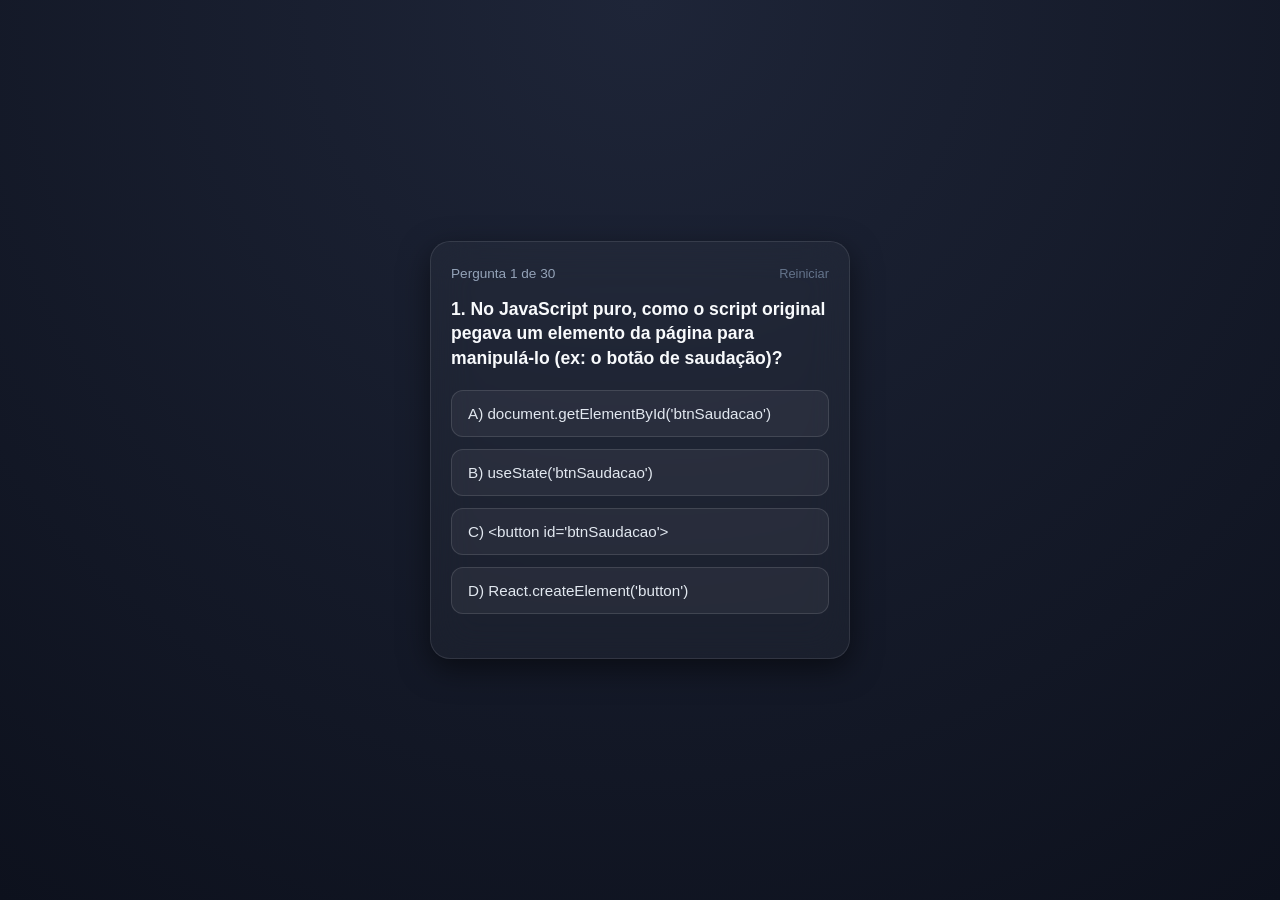
==== index.html @ a762bc16 "mudança em videos" ====
<!DOCTYPE html>
<html lang="pt-BR">
<head>
  <meta charset="UTF-8">
  <meta name="viewport" content="width=device-width, initial-scale=1.0">
  <title>Quiz de Estudo</title>
  <link rel="stylesheet" href="style.css">
</head>
<body>

  <div class="quiz-card">
    <div id="quiz-screen">
      <div class="quiz-header">
        <p class="progress-info">
          Pergunta <span id="current-question">1</span> de <span id="total-questions">30</span>
        </p>
        <button id="reset-in-quiz-btn" class="btn-text">Reiniciar</button>
      </div>

      <h2 id="question-text" class="question-title"></h2>

      <div id="options-container" class="options-list"></div>

      <div id="explanation-box" class="explanation-box hidden">
        <h3>Explicação:</h3>
        <p id="explanation-text"></p>
      </div>

      <div class="action-container">
        <button id="next-btn" class="btn-primary hidden" disabled>Próxima Pergunta</button>
      </div>
    </div>
    <div id="result-screen" class="hidden">
      <h2>Resultado Final</h2>
      <p class="result-score">
        Você acertou <span id="score">0</span> de <span id="score-total">0</span> perguntas!
      </p>
      <button id="restart-btn" class="btn-primary">Reiniciar Quiz</button>
    </div>

  </div>

  <script src="questions.js"></script>
  <script src="script.js"></script>
  <script src="blogestudos.html"></script>
</body>
</html>
---- style.css ----
* {
  box-sizing: border-box;
  margin: 0;
  padding: 0;
}

body {
  background: radial-gradient(circle at top, #1e2538 0%, #0d111d 100%);
  color: #ffffff;
  font-family: -apple-system, BlinkMacSystemFont, "Segoe UI", Roboto, Helvetica, Arial, sans-serif;
  min-height: 100vh;
  display: flex;
  justify-content: center;
  align-items: center;
  padding: 16px;
}
.quiz-card {
  background: rgba(255, 255, 255, 0.03);
  border: 1px solid rgba(255, 255, 255, 0.1);
  border-radius: 20px;
  backdrop-filter: blur(20px);
  -webkit-backdrop-filter: blur(20px);
  width: 100%;
  max-width: 420px;
  padding: 24px 20px;
  box-shadow: 0 10px 30px rgba(0, 0, 0, 0.5);
  display: flex;
  flex-direction: column;
}

.quiz-header {
  display: flex;
  justify-content: space-between;
  align-items: center;
  margin-bottom: 16px;
}

.progress-info {
  color: #94a3b8;
  font-size: 0.85rem;
  font-weight: 500;
}

.btn-text {
  background: none;
  border: none;
  color: #64748b;
  font-size: 0.8rem;
  cursor: pointer;
}

.btn-text:hover {
  color: #ffffff;
}

.question-title {
  font-size: 1.1rem;
  font-weight: 600;
  line-height: 1.4;
  margin-bottom: 20px;
  color: #f8fafc;
}

.options-list {
  display: flex;
  flex-direction: column;
  gap: 12px;
  margin-bottom: 20px;
}

.option-btn {
  background: rgba(255, 255, 255, 0.05);
  border: 1px solid rgba(255, 255, 255, 0.12);
  border-radius: 12px;
  color: #e2e8f0;
  padding: 14px 16px;
  font-size: 0.95rem;
  text-align: left;
  cursor: pointer;
  transition: all 0.2s ease;
  word-break: break-word;
}

.option-btn:hover:not(:disabled) {
  background: rgba(255, 255, 255, 0.1);
  border-color: rgba(255, 255, 255, 0.25);
}

.option-btn.correct {
  background: rgba(34, 197, 94, 0.25) !important;
  border-color: #22c55e !important;
  color: #ffffff !important;
}

.option-btn.incorrect {
  background: rgba(239, 68, 68, 0.25) !important;
  border-color: #ef4444 !important;
  color: #ffffff !important;
}

.explanation-box {
  background-color: #1a202c;
  border-left: 5px solid #ffffff;
  border-radius: 8px;
  padding: 16px;
  margin-bottom: 20px;
}

.explanation-box h3 {
  font-size: 1rem;
  font-weight: 700;
  margin-bottom: 8px;
  color: #ffffff;
}

.explanation-box p {
  font-size: 0.88rem;
  line-height: 1.5;
  color: #cbd5e1;
}

.action-container {
  margin-top: auto;
}

.btn-primary {
  width: 100%;
  background-color: #ffffff;
  color: #0f172a;
  border: none;
  border-radius: 12px;
  padding: 14px;
  font-size: 1rem;
  font-weight: 700;
  cursor: pointer;
  transition: background-color 0.2s ease, transform 0.1s ease;
}

.btn-primary:hover:not(:disabled) {
  background-color: #f1f5f9;
}

.btn-primary:active:not(:disabled) {
  transform: scale(0.98);
}

.btn-primary:disabled {
  opacity: 0.5;
  cursor: not-allowed;
}

.hidden {
  display: none !important;
}

#result-screen {
  text-align: center;
  padding: 20px 0;
}

.result-score {
  margin: 20px 0 30px 0;
  font-size: 1.1rem;
  color: #cbd5e1;
}
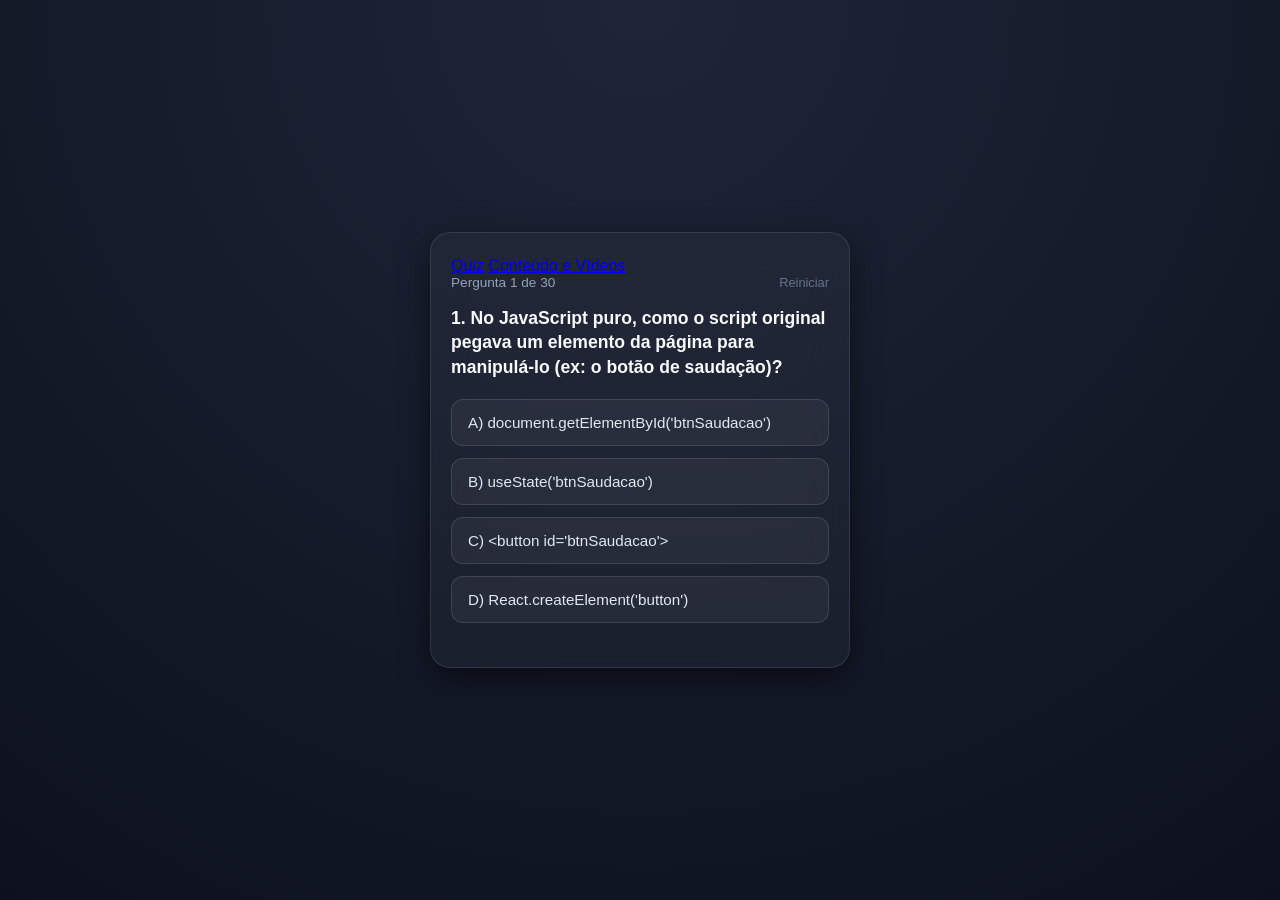
==== commit da3e32eb: "Mudei" ====
--- a/index.html
+++ b/index.html
@@ -8,25 +8,36 @@
 </head>
 <body>
 
-  <div class="quiz-card">
-    <div id="quiz-screen">
-      <div class="quiz-header">
-        <p class="progress-info">
-          Pergunta <span id="current-question">1</span> de <span id="total-questions">30</span>
-        </p>
-        <button id="reset-in-quiz-btn" class="btn-text">Reiniciar</button>
-      </div>
+ <div class="quiz-card">
 
-      <h2 id="question-text" class="question-title"></h2>
+  <nav class="nav-switcher">
+    <a href="index.html" class="nav-tab active">Quiz</a>
+    <a href="blog.html" class="nav-tab">Conteúdo e Vídeos</a>
+  </nav>
 
-      <div id="options-container" class="options-list"></div>
+  <div id="quiz-screen">
+    <div class="quiz-header">
+      <p class="progress-info">
+        Pergunta <span id="current-question">1</span> de <span id="total-questions">30</span>
+      </p>
+      <button id="reset-in-quiz-btn" class="btn-text">Reiniciar</button>
+    </div>
 
-      <div id="explanation-box" class="explanation-box hidden">
-        <h3>Explicação:</h3>
-        <p id="explanation-text"></p>
-      </div>
+    <h2 id="question-text" class="question-title"></h2>
 
-      <div class="action-container">
+    <div id="options-container" class="options-list"></div>
+
+    <div id="explanation-box" class="explanation-box hidden">
+      <h3>Explicação:</h3>
+      <p id="explanation-text"></p>
+    </div>
+
+    <div class="action-container">
+      <button id="next-btn" class="btn-primary hidden" disabled>Próxima Pergunta</button>
+    </div>
+  </div>
+
+</div>
         <button id="next-btn" class="btn-primary hidden" disabled>Próxima Pergunta</button>
       </div>
     </div>
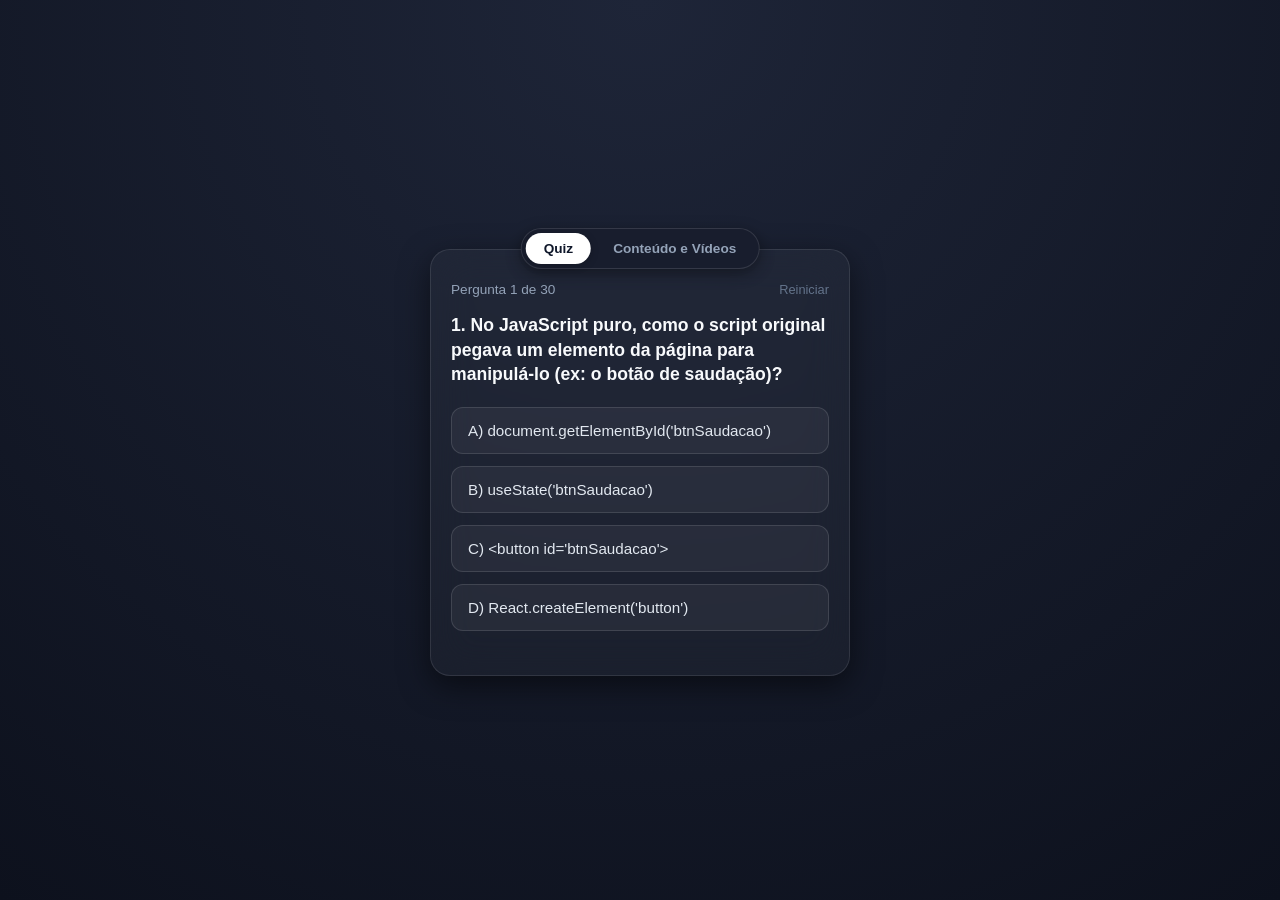
==== commit f2e03343: "Mudança" ====
--- a/index.html
+++ b/index.html
@@ -11,9 +11,9 @@
  <div class="quiz-card">
 
   <nav class="nav-switcher">
-    <a href="index.html" class="nav-tab active">Quiz</a>
-    <a href="blog.html" class="nav-tab">Conteúdo e Vídeos</a>
-  </nav>
+  <a href="index.html" class="nav-tab active">Quiz</a>
+  <a href="blogestudo.html" class="nav-tab">Conteúdo e Vídeos</a>
+</nav>
 
   <div id="quiz-screen">
     <div class="quiz-header">
--- a/style.css
+++ b/style.css
@@ -163,3 +163,56 @@
   font-size: 1.1rem;
   color: #cbd5e1;
 }
+
+.quiz-card {
+  position: relative;
+  background: rgba(255, 255, 255, 0.03);
+  border: 1px solid rgba(255, 255, 255, 0.1);
+  border-radius: 20px;
+  backdrop-filter: blur(20px);
+  -webkit-backdrop-filter: blur(20px);
+  width: 100%;
+  max-width: 420px;
+  padding: 32px 20px 24px 20px; 
+  margin-top: 25px; 
+  box-shadow: 0 10px 30px rgba(0, 0, 0, 0.5);
+  display: flex;
+  flex-direction: column;
+}
+
+.nav-switcher {
+  position: absolute;
+  top: -22px;
+  left: 50%;
+  transform: translateX(-50%);
+  background: #181d2d;
+  border: 1px solid rgba(255, 255, 255, 0.12);
+  border-radius: 30px;
+  padding: 4px;
+  display: flex;
+  align-items: center;
+  gap: 4px;
+  z-index: 20;
+  box-shadow: 0 4px 15px rgba(0, 0, 0, 0.4);
+  white-space: nowrap;
+}
+
+.nav-tab {
+  color: #94a3b8;
+  text-decoration: none;
+  font-size: 0.85rem;
+  font-weight: 600;
+  padding: 8px 18px;
+  border-radius: 20px;
+  transition: all 0.2s ease;
+}
+
+.nav-tab:hover:not(.active) {
+  color: #ffffff;
+}
+
+.nav-tab.active {
+  background-color: #ffffff;
+  color: #0f172a;
+  box-shadow: 0 2px 8px rgba(0, 0, 0, 0.2);
+}
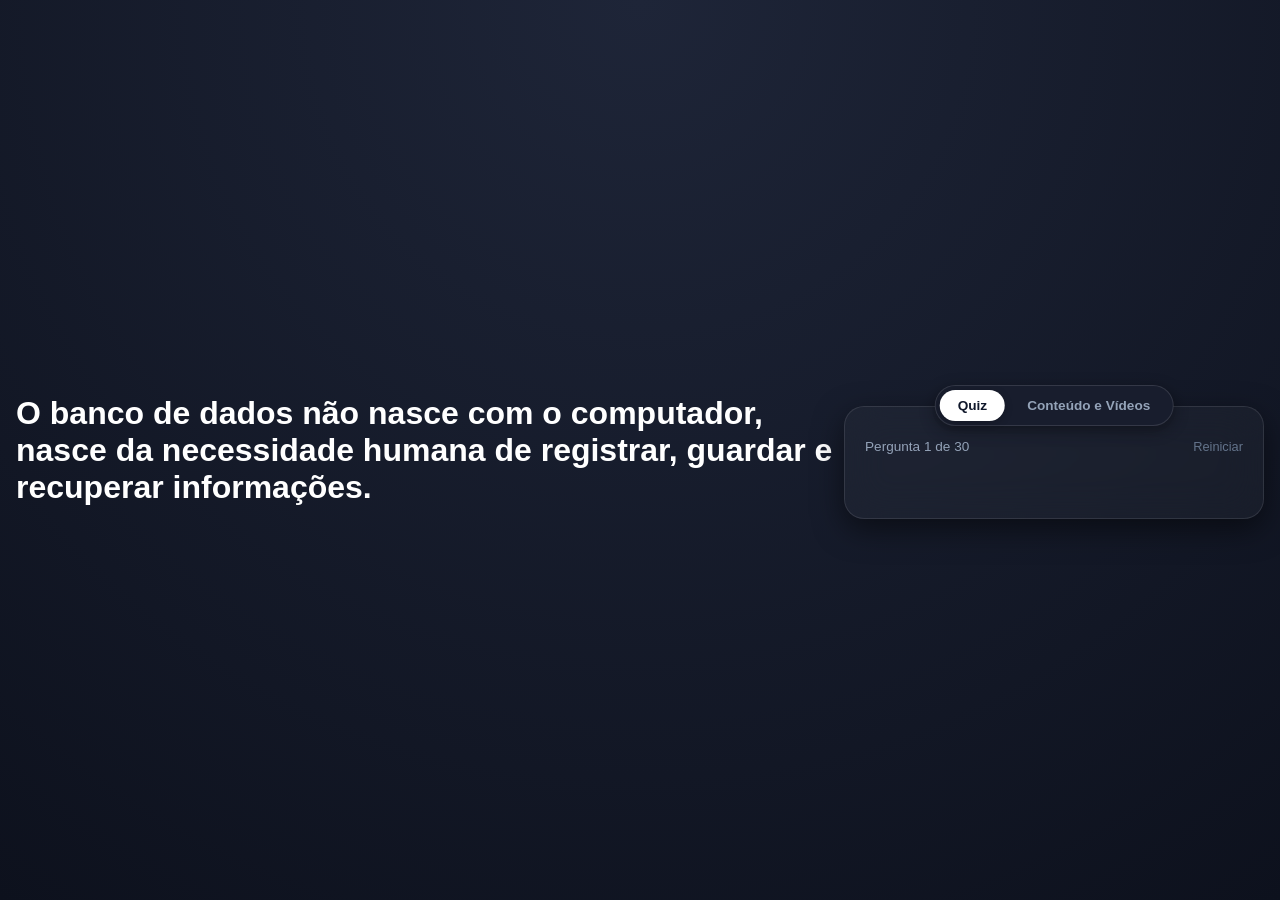
==== commit 89e03824: "Mudança para bd" ====
--- a/index.html
+++ b/index.html
@@ -3,7 +3,9 @@
 <head>
   <meta charset="UTF-8">
   <meta name="viewport" content="width=device-width, initial-scale=1.0">
-  <title>Quiz de Estudo</title>
+  <title>Quiz de Estudo de BD</title>
+  <H1>O banco de dados não nasce com o computador, nasce da necessidade humana de registrar, guardar e recuperar informações. 
+</H1>
   <link rel="stylesheet" href="style.css">
 </head>
 <body>
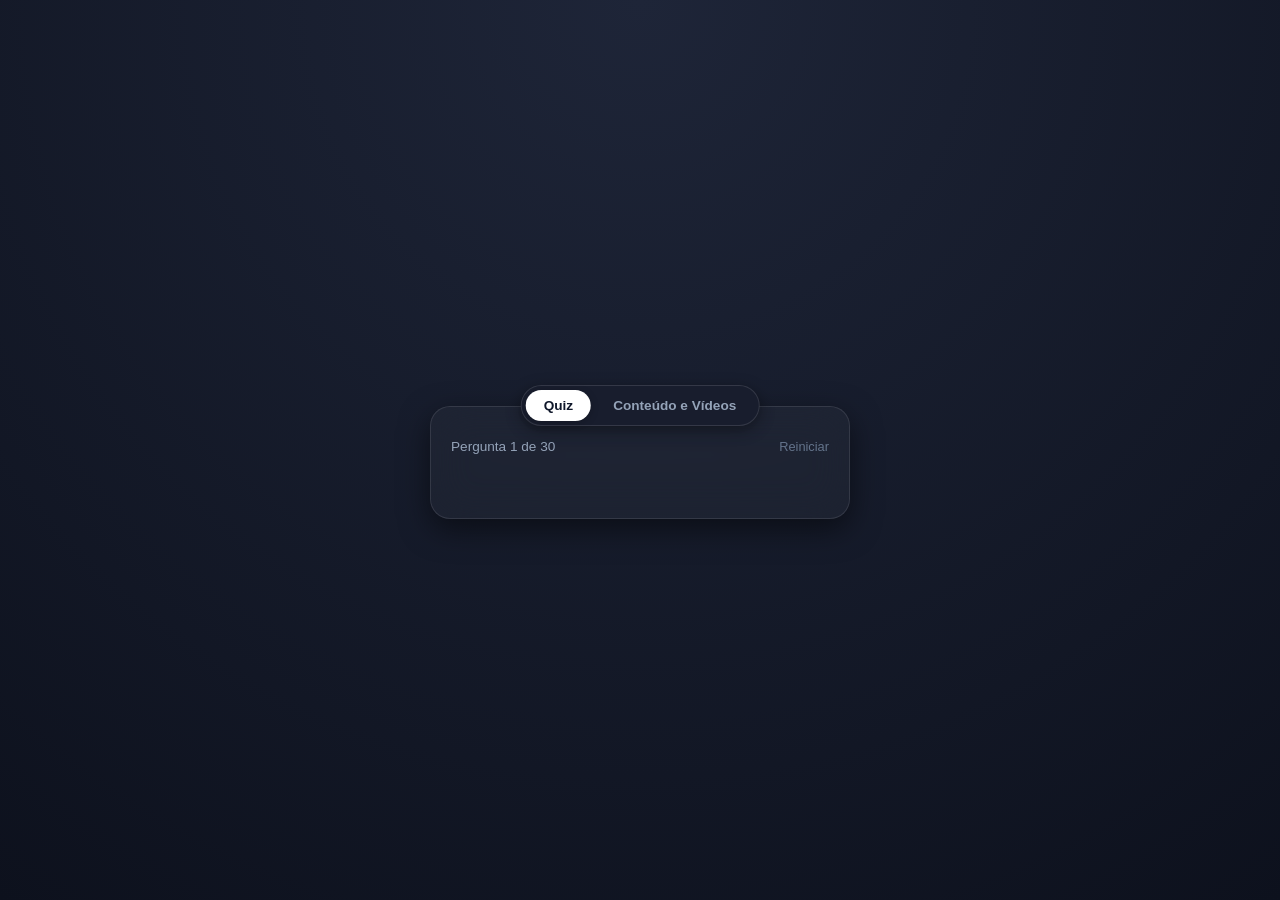
==== commit 28771262: "titulp" ====
--- a/index.html
+++ b/index.html
@@ -4,8 +4,6 @@
   <meta charset="UTF-8">
   <meta name="viewport" content="width=device-width, initial-scale=1.0">
   <title>Quiz de Estudo de BD</title>
-  <H1>O banco de dados não nasce com o computador, nasce da necessidade humana de registrar, guardar e recuperar informações. 
-</H1>
   <link rel="stylesheet" href="style.css">
 </head>
 <body>
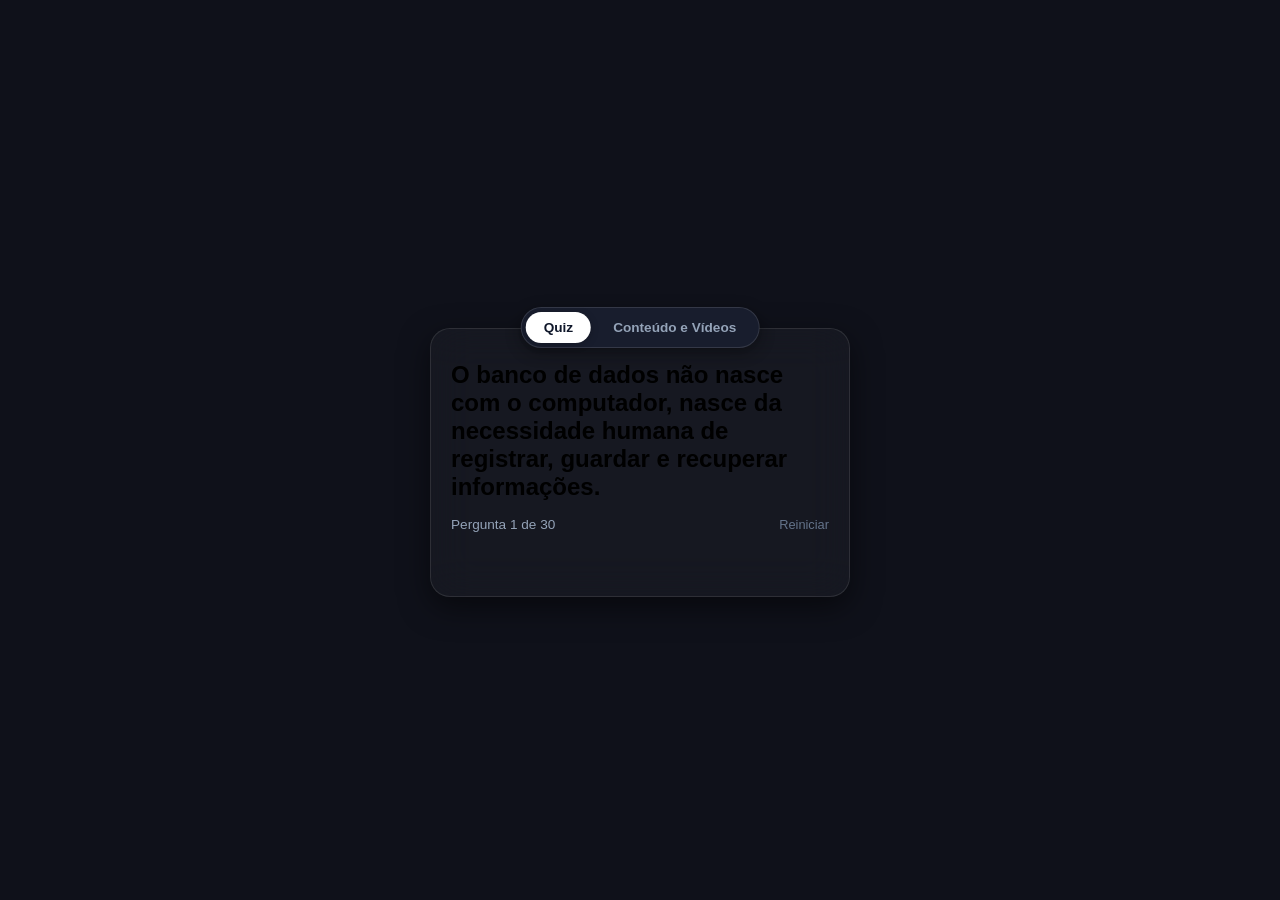
==== commit b342cd21: "mudei" ====
--- a/index.html
+++ b/index.html
@@ -9,7 +9,7 @@
 <body>
 
  <div class="quiz-card">
-
+  <h2>O banco de dados não nasce com o computador, nasce da necessidade humana de registrar, guardar e recuperar informações.   </h2>
   <nav class="nav-switcher">
   <a href="index.html" class="nav-tab active">Quiz</a>
   <a href="blogestudo.html" class="nav-tab">Conteúdo e Vídeos</a>
--- a/style.css
+++ b/style.css
@@ -5,29 +5,27 @@
 }
 
 body {
-  background: radial-gradient(circle at top, #1e2538 0%, #0d111d 100%);
-  color: #ffffff;
-  font-family: -apple-system, BlinkMacSystemFont, "Segoe UI", Roboto, Helvetica, Arial, sans-serif;
-  min-height: 100vh;
+  margin: 0;
+  padding: 0;
+  box-sizing: border-box;
+  background-color: #0f111a; /* Fundo escuro */
+  font-family: sans-serif;
   display: flex;
   justify-content: center;
   align-items: center;
-  padding: 16px;
+  min-height: 100vh;
 }
 .quiz-card {
-  background: rgba(255, 255, 255, 0.03);
-  border: 1px solid rgba(255, 255, 255, 0.1);
-  border-radius: 20px;
-  backdrop-filter: blur(20px);
-  -webkit-backdrop-filter: blur(20px);
-  width: 100%;
-  max-width: 420px;
-  padding: 24px 20px;
-  box-shadow: 0 10px 30px rgba(0, 0, 0, 0.5);
-  display: flex;
-  flex-direction: column;
-}
-
+  background-color: #1a1d28;
+  border-radius: 12px;
+  padding: 24px;
+  width: 90%;
+  max-width: 600px; 
+  box-shadow: 0 4px 20px rgba(0, 0, 0, 0.4);
+  display: flex;
+  flex-direction: column; 
+  gap: 16px;
+}
 .quiz-header {
   display: flex;
   justify-content: space-between;
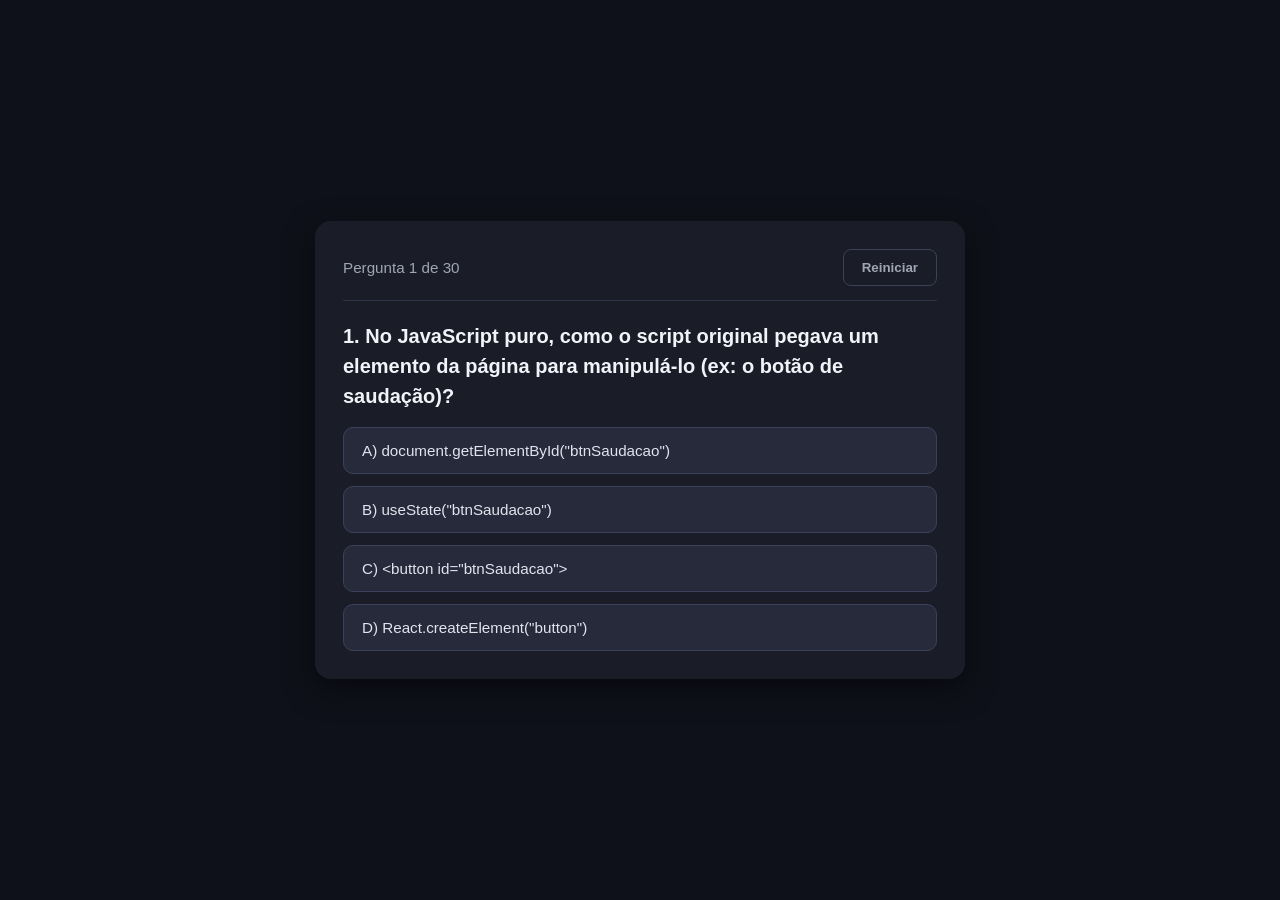
==== commit 970f21d6: "Voltei para o reacr" ====
--- a/index.html
+++ b/index.html
@@ -3,56 +3,41 @@
 <head>
   <meta charset="UTF-8">
   <meta name="viewport" content="width=device-width, initial-scale=1.0">
-  <title>Quiz de Estudo de BD</title>
+  <title>Quiz de Estudo - React</title>
   <link rel="stylesheet" href="style.css">
 </head>
 <body>
 
- <div class="quiz-card">
-  <h2>O banco de dados não nasce com o computador, nasce da necessidade humana de registrar, guardar e recuperar informações.   </h2>
-  <nav class="nav-switcher">
-  <a href="index.html" class="nav-tab active">Quiz</a>
-  <a href="blogestudo.html" class="nav-tab">Conteúdo e Vídeos</a>
-</nav>
+  <main class="quiz-container">
+    <header class="quiz-header">
+      <span id="question-count">Pergunta 1 de 30</span>
+      <button id="restart-btn" class="secondary-btn">Reiniciar</button>
+    </header>
 
-  <div id="quiz-screen">
-    <div class="quiz-header">
-      <p class="progress-info">
-        Pergunta <span id="current-question">1</span> de <span id="total-questions">30</span>
-      </p>
-      <button id="reset-in-quiz-btn" class="btn-text">Reiniciar</button>
-    </div>
+    <section id="quiz-body" class="quiz-body">
+      <h2 id="question-title" class="question-title">Carregando pergunta...</h2>
+      
+      <div id="options-container" class="options-container">
+      </div>
 
-    <h2 id="question-text" class="question-title"></h2>
+      <div id="explanation-box" class="explanation-box hidden">
+        <h3>💡 Explicação:</h3>
+        <p id="explanation-text"></p>
+        <button id="next-btn" class="primary-btn">Próxima Pergunta</button>
+      </div>
+    </section>
 
-    <div id="options-container" class="options-list"></div>
+    <section id="result-screen" class="result-screen hidden">
+      <h2>🎉 Quiz Concluído!</h2>
+      <p id="final-score" class="score-text"></p>
+      
+      <div id="study-recommendation" class="recommendation-box">
+      </div>
 
-    <div id="explanation-box" class="explanation-box hidden">
-      <h3>Explicação:</h3>
-      <p id="explanation-text"></p>
-    </div>
+      <button id="restart-quiz-btn" class="primary-btn">Tentar Novamente</button>
+    </section>
+  </main>
 
-    <div class="action-container">
-      <button id="next-btn" class="btn-primary hidden" disabled>Próxima Pergunta</button>
-    </div>
-  </div>
-
-</div>
-        <button id="next-btn" class="btn-primary hidden" disabled>Próxima Pergunta</button>
-      </div>
-    </div>
-    <div id="result-screen" class="hidden">
-      <h2>Resultado Final</h2>
-      <p class="result-score">
-        Você acertou <span id="score">0</span> de <span id="score-total">0</span> perguntas!
-      </p>
-      <button id="restart-btn" class="btn-primary">Reiniciar Quiz</button>
-    </div>
-
-  </div>
-
-  <script src="questions.js"></script>
   <script src="script.js"></script>
-  <script src="blogestudos.html"></script>
 </body>
-</html>
+</html>
--- a/style.css
+++ b/style.css
@@ -1,216 +1,166 @@
 * {
-  box-sizing: border-box;
   margin: 0;
   padding: 0;
+  box-sizing: border-box;
+  font-family: 'Segoe UI', Tahoma, Geneva, Verdana, sans-serif;
 }
 
 body {
-  margin: 0;
-  padding: 0;
-  box-sizing: border-box;
-  background-color: #0f111a; /* Fundo escuro */
-  font-family: sans-serif;
+  background-color: #0f111a;
+  color: #ffffff;
   display: flex;
   justify-content: center;
   align-items: center;
   min-height: 100vh;
+  padding: 20px;
 }
-.quiz-card {
+
+.quiz-container {
   background-color: #1a1d28;
-  border-radius: 12px;
-  padding: 24px;
-  width: 90%;
-  max-width: 600px; 
-  box-shadow: 0 4px 20px rgba(0, 0, 0, 0.4);
+  width: 100%;
+  max-width: 650px;
+  border-radius: 16px;
+  padding: 28px;
+  box-shadow: 0 10px 30px rgba(0, 0, 0, 0.5);
   display: flex;
-  flex-direction: column; 
-  gap: 16px;
+  flex-direction: column;
+  gap: 20px;
 }
+
 .quiz-header {
   display: flex;
   justify-content: space-between;
   align-items: center;
+  border-bottom: 1px solid #2e3346;
+  padding-bottom: 14px;
+  color: #a0a5b5;
+  font-size: 0.95rem;
+}
+
+.question-title {
+  font-size: 1.25rem;
+  line-height: 1.5;
+  color: #f1f3f9;
   margin-bottom: 16px;
 }
 
-.progress-info {
-  color: #94a3b8;
-  font-size: 0.85rem;
-  font-weight: 500;
-}
-
-.btn-text {
-  background: none;
-  border: none;
-  color: #64748b;
-  font-size: 0.8rem;
-  cursor: pointer;
-}
-
-.btn-text:hover {
-  color: #ffffff;
-}
-
-.question-title {
-  font-size: 1.1rem;
-  font-weight: 600;
-  line-height: 1.4;
-  margin-bottom: 20px;
-  color: #f8fafc;
-}
-
-.options-list {
+.options-container {
   display: flex;
   flex-direction: column;
   gap: 12px;
-  margin-bottom: 20px;
 }
 
 .option-btn {
-  background: rgba(255, 255, 255, 0.05);
-  border: 1px solid rgba(255, 255, 255, 0.12);
-  border-radius: 12px;
-  color: #e2e8f0;
-  padding: 14px 16px;
+  background-color: #262a3b;
+  color: #e1e4ed;
+  border: 1px solid #3b4158;
+  padding: 14px 18px;
+  border-radius: 10px;
+  text-align: left;
   font-size: 0.95rem;
-  text-align: left;
   cursor: pointer;
   transition: all 0.2s ease;
-  word-break: break-word;
 }
 
 .option-btn:hover:not(:disabled) {
-  background: rgba(255, 255, 255, 0.1);
-  border-color: rgba(255, 255, 255, 0.25);
+  background-color: #32384e;
+  border-color: #61dafb;
+}
+
+.option-btn:disabled {
+  cursor: not-allowed;
+  opacity: 0.8;
 }
 
 .option-btn.correct {
-  background: rgba(34, 197, 94, 0.25) !important;
-  border-color: #22c55e !important;
-  color: #ffffff !important;
+  background-color: #1b4332;
+  border-color: #2d6a4f;
+  color: #b7e4c7;
 }
 
-.option-btn.incorrect {
-  background: rgba(239, 68, 68, 0.25) !important;
-  border-color: #ef4444 !important;
-  color: #ffffff !important;
+.option-btn.wrong {
+  background-color: #4a1525;
+  border-color: #800f2f;
+  color: #ffb3c1;
 }
 
 .explanation-box {
-  background-color: #1a202c;
-  border-left: 5px solid #ffffff;
+  background-color: #222736;
+  border-left: 4px solid #61dafb;
+  padding: 16px;
   border-radius: 8px;
-  padding: 16px;
-  margin-bottom: 20px;
+  margin-top: 16px;
+  display: flex;
+  flex-direction: column;
+  gap: 12px;
 }
 
 .explanation-box h3 {
   font-size: 1rem;
-  font-weight: 700;
-  margin-bottom: 8px;
-  color: #ffffff;
+  color: #61dafb;
 }
 
 .explanation-box p {
-  font-size: 0.88rem;
-  line-height: 1.5;
-  color: #cbd5e1;
+  font-size: 0.9rem;
+  color: #d1d5db;
+  line-height: 1.4;
 }
 
-.action-container {
-  margin-top: auto;
+.primary-btn, .secondary-btn {
+  border: none;
+  padding: 10px 18px;
+  border-radius: 8px;
+  cursor: pointer;
+  font-weight: 600;
+  transition: background-color 0.2s ease;
 }
 
-.btn-primary {
-  width: 100%;
-  background-color: #ffffff;
-  color: #0f172a;
-  border: none;
-  border-radius: 12px;
-  padding: 14px;
-  font-size: 1rem;
-  font-weight: 700;
-  cursor: pointer;
-  transition: background-color 0.2s ease, transform 0.1s ease;
+.primary-btn {
+  background-color: #61dafb;
+  color: #0f111a;
+  align-self: flex-end;
 }
 
-.btn-primary:hover:not(:disabled) {
-  background-color: #f1f5f9;
+.primary-btn:hover {
+  background-color: #4fa8c7;
 }
 
-.btn-primary:active:not(:disabled) {
-  transform: scale(0.98);
+.secondary-btn {
+  background-color: transparent;
+  color: #a0a5b5;
+  border: 1px solid #3b4158;
 }
 
-.btn-primary:disabled {
-  opacity: 0.5;
-  cursor: not-allowed;
+.secondary-btn:hover {
+  background-color: #262a3b;
+  color: #fff;
+}
+
+.result-screen {
+  text-align: center;
+  display: flex;
+  flex-direction: column;
+  gap: 20px;
+  align-items: center;
+}
+
+.score-text {
+  font-size: 1.3rem;
+  color: #61dafb;
+  font-weight: bold;
+}
+
+.recommendation-box {
+  background-color: #222736;
+  padding: 18px;
+  border-radius: 10px;
+  text-align: left;
+  width: 100%;
+  font-size: 0.95rem;
+  line-height: 1.5;
+  color: #e1e4ed;
 }
 
 .hidden {
   display: none !important;
-}
-
-#result-screen {
-  text-align: center;
-  padding: 20px 0;
-}
-
-.result-score {
-  margin: 20px 0 30px 0;
-  font-size: 1.1rem;
-  color: #cbd5e1;
-}
-
-.quiz-card {
-  position: relative;
-  background: rgba(255, 255, 255, 0.03);
-  border: 1px solid rgba(255, 255, 255, 0.1);
-  border-radius: 20px;
-  backdrop-filter: blur(20px);
-  -webkit-backdrop-filter: blur(20px);
-  width: 100%;
-  max-width: 420px;
-  padding: 32px 20px 24px 20px; 
-  margin-top: 25px; 
-  box-shadow: 0 10px 30px rgba(0, 0, 0, 0.5);
-  display: flex;
-  flex-direction: column;
-}
-
-.nav-switcher {
-  position: absolute;
-  top: -22px;
-  left: 50%;
-  transform: translateX(-50%);
-  background: #181d2d;
-  border: 1px solid rgba(255, 255, 255, 0.12);
-  border-radius: 30px;
-  padding: 4px;
-  display: flex;
-  align-items: center;
-  gap: 4px;
-  z-index: 20;
-  box-shadow: 0 4px 15px rgba(0, 0, 0, 0.4);
-  white-space: nowrap;
-}
-
-.nav-tab {
-  color: #94a3b8;
-  text-decoration: none;
-  font-size: 0.85rem;
-  font-weight: 600;
-  padding: 8px 18px;
-  border-radius: 20px;
-  transition: all 0.2s ease;
-}
-
-.nav-tab:hover:not(.active) {
-  color: #ffffff;
-}
-
-.nav-tab.active {
-  background-color: #ffffff;
-  color: #0f172a;
-  box-shadow: 0 2px 8px rgba(0, 0, 0, 0.2);
-}
+}
